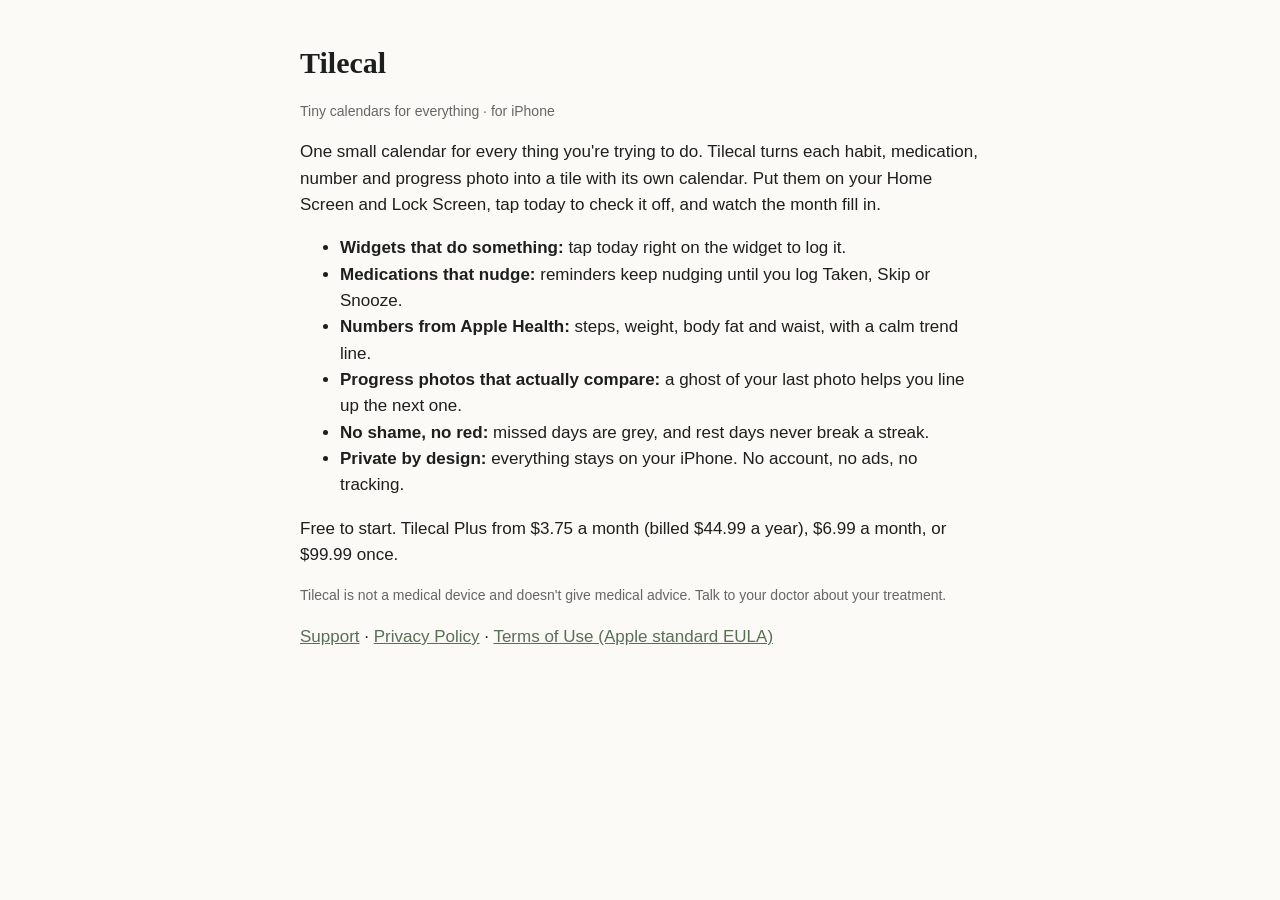
==== index.html @ e0120fbf "Tilecal privacy policy and support pages Co-Authored-By: Claude Opus 5.5 <noreply@anthropic.com>" ====
<!doctype html><html lang="en"><head><meta charset="utf-8"><meta name="viewport" content="width=device-width,initial-scale=1"><title>Tilecal: Habit, Pill &amp; Photo</title><link rel="stylesheet" href="style.css"></head><body>
<h1>Tilecal</h1><p class="muted">Tiny calendars for everything · for iPhone</p>
<p>One small calendar for every thing you're trying to do. Tilecal turns each habit, medication, number and progress photo into a tile with its own calendar. Put them on your Home Screen and Lock Screen, tap today to check it off, and watch the month fill in.</p>
<ul>
<li><b>Widgets that do something:</b> tap today right on the widget to log it.</li>
<li><b>Medications that nudge:</b> reminders keep nudging until you log Taken, Skip or Snooze.</li>
<li><b>Numbers from Apple Health:</b> steps, weight, body fat and waist, with a calm trend line.</li>
<li><b>Progress photos that actually compare:</b> a ghost of your last photo helps you line up the next one.</li>
<li><b>No shame, no red:</b> missed days are grey, and rest days never break a streak.</li>
<li><b>Private by design:</b> everything stays on your iPhone. No account, no ads, no tracking.</li>
</ul>
<p>Free to start. Tilecal Plus from $3.75 a month (billed $44.99 a year), $6.99 a month, or $99.99 once.</p>
<p class="muted">Tilecal is not a medical device and doesn't give medical advice. Talk to your doctor about your treatment.</p>
<p><a href="support.html">Support</a> · <a href="privacy.html">Privacy Policy</a> · <a href="https://www.apple.com/legal/internet-services/itunes/dev/stdeula/">Terms of Use (Apple standard EULA)</a></p></body></html>
---- style.css ----
body{font:17px/1.55 -apple-system,BlinkMacSystemFont,"SF Pro Text",Helvetica,Arial,sans-serif;max-width:680px;margin:40px auto;padding:0 20px;color:#1d1f1c;background:#fbfaf6}
h1{font-family:"New York",ui-serif,Georgia,serif;font-size:30px;margin-bottom:4px}h2{font-size:20px;margin-top:28px}a{color:#586E55}.muted{color:#666;font-size:14px}
@media (prefers-color-scheme:dark){body{background:#151614;color:#ecebe6}a{color:#B6C6B4}.muted{color:#9a9a96}}
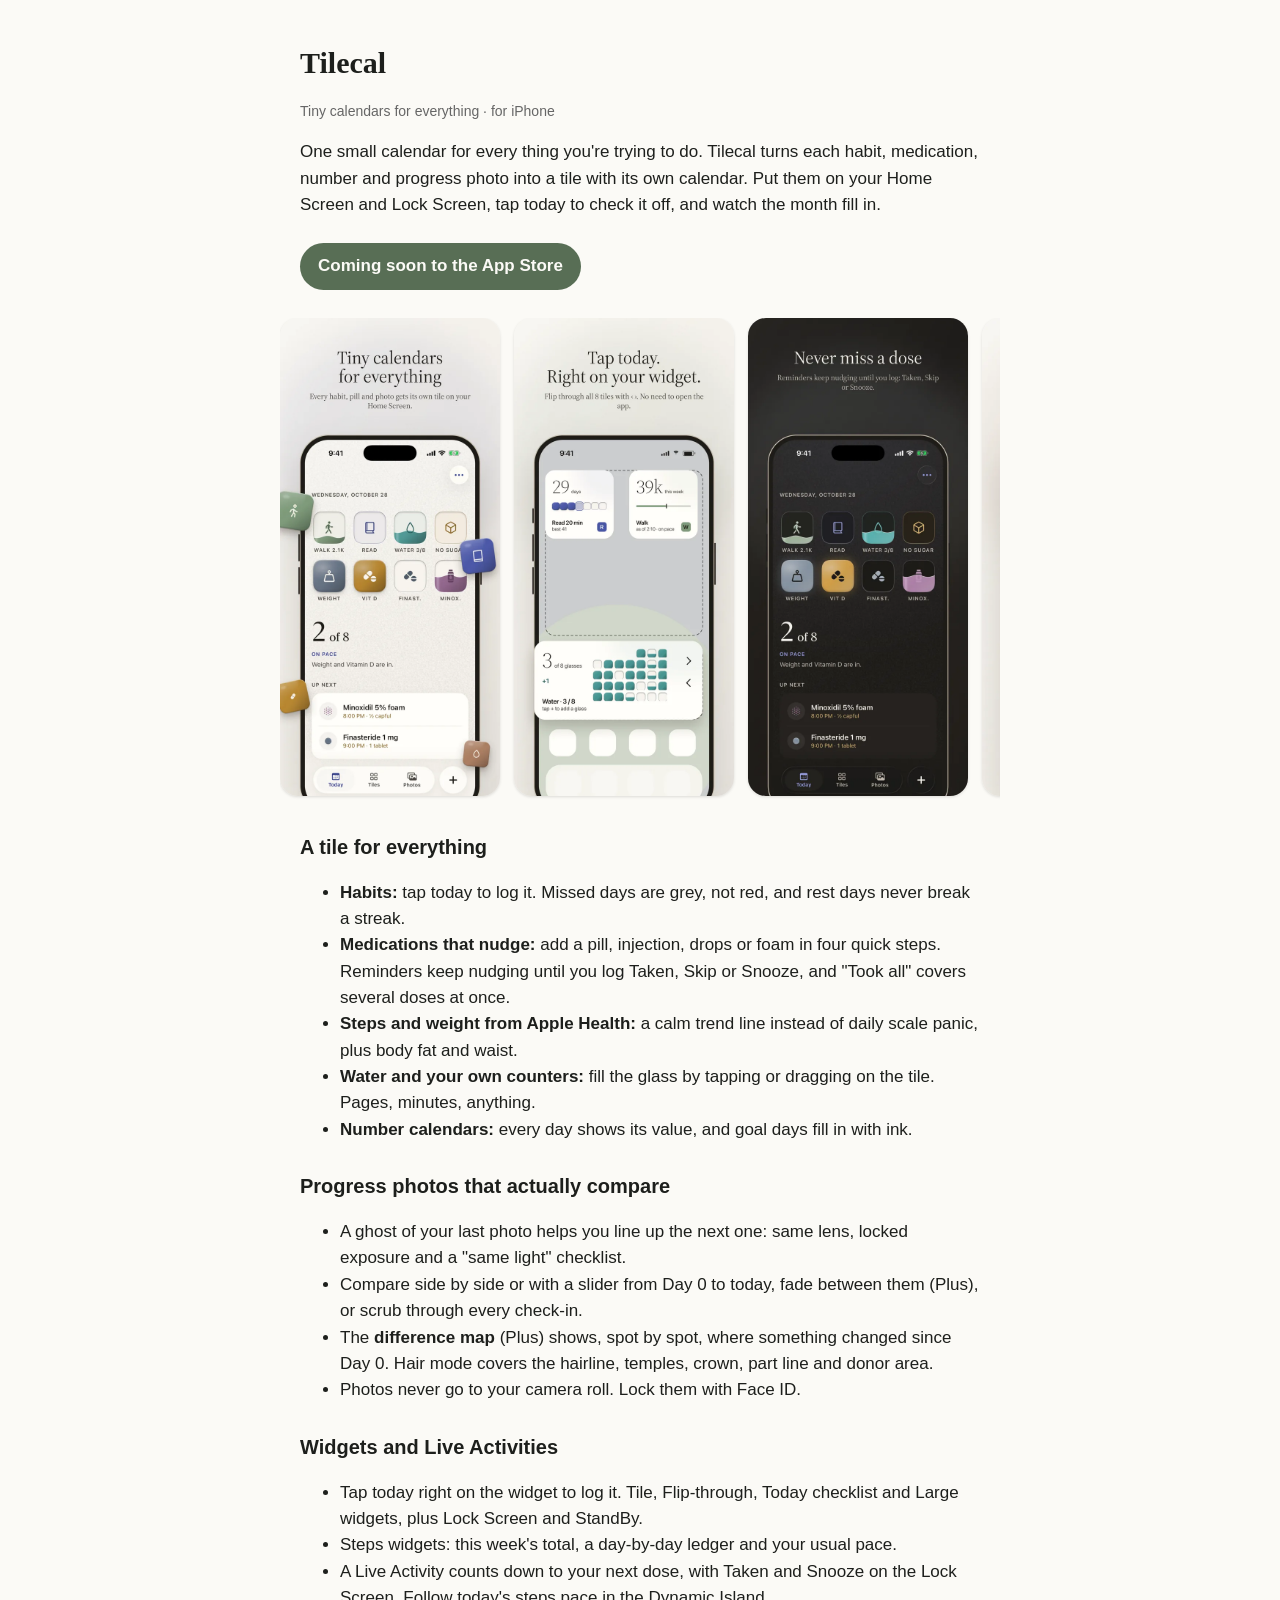
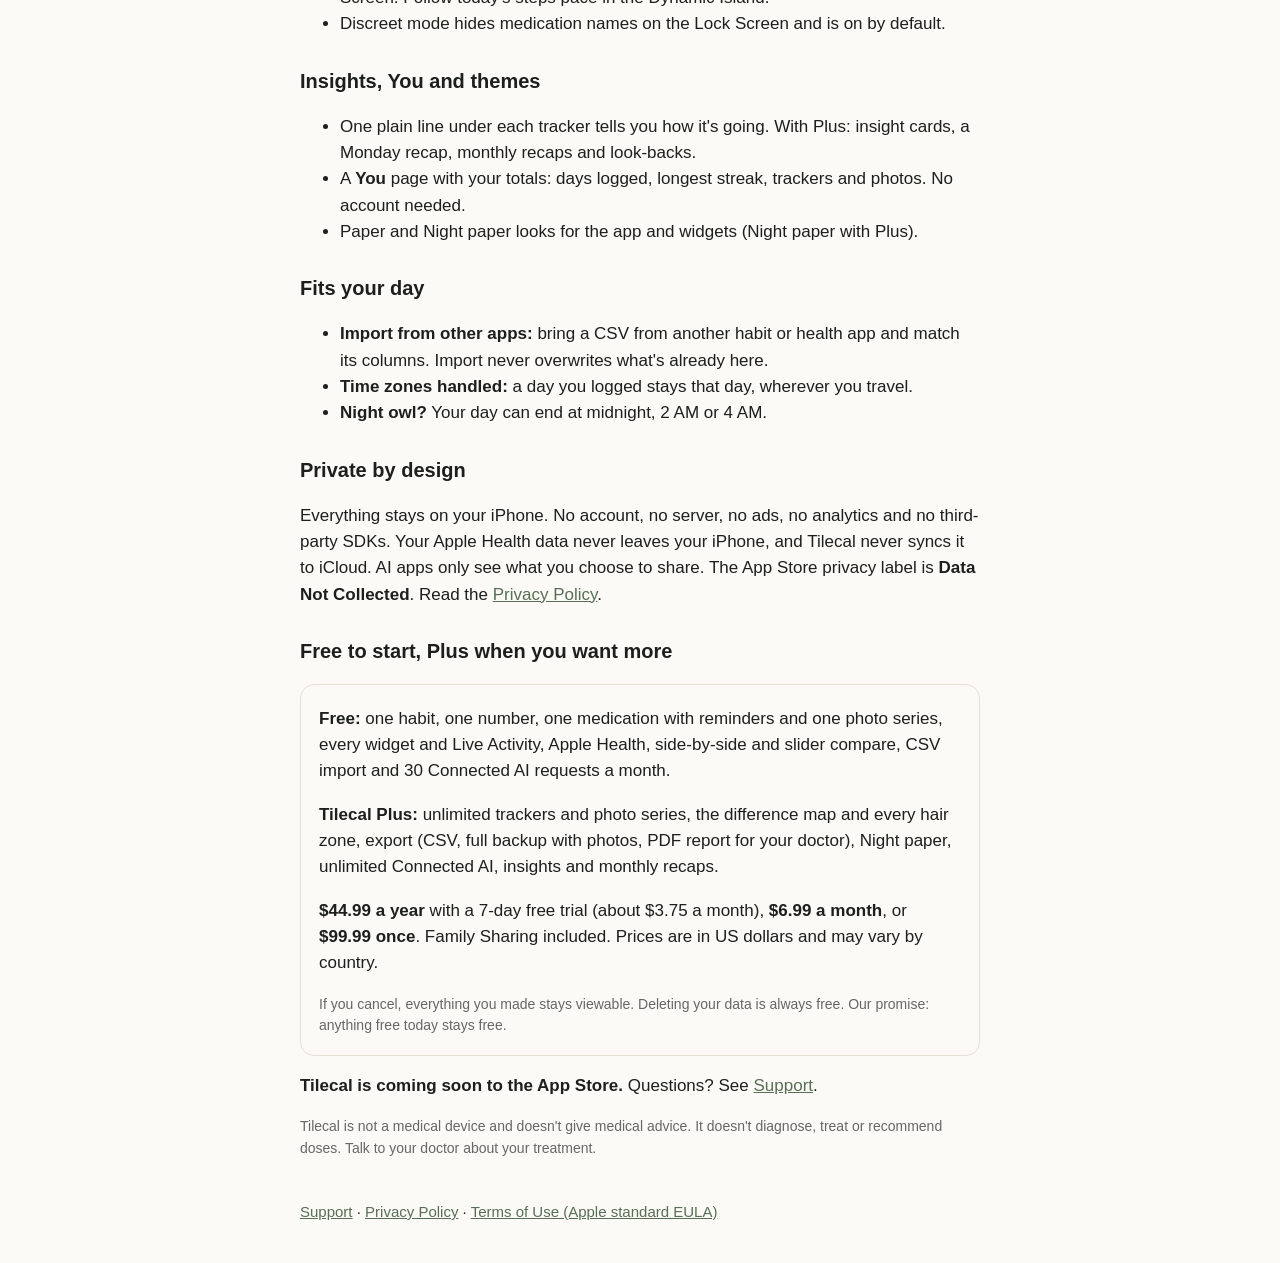
==== commit 7a6a1d95: "Launch-ready landing, support and privacy pages Landing: current features, App Store screenshots (60" ====
--- a/index.html
+++ b/index.html
@@ -1,14 +1,47 @@
-<!doctype html><html lang="en"><head><meta charset="utf-8"><meta name="viewport" content="width=device-width,initial-scale=1"><title>Tilecal: Habit, Pill &amp; Photo</title><link rel="stylesheet" href="style.css"></head><body>
+<!doctype html><html lang="en"><head><meta charset="utf-8"><meta name="viewport" content="width=device-width,initial-scale=1"><title>Tilecal: Habit, Pill &amp; Photo</title><meta name="description" content="Tiny calendars for everything. Habits, medications, steps, weight, water and progress photos, each with its own calendar. Private, on your iPhone."><link rel="stylesheet" href="style.css"></head><body>
 <h1>Tilecal</h1><p class="muted">Tiny calendars for everything · for iPhone</p>
 <p>One small calendar for every thing you're trying to do. Tilecal turns each habit, medication, number and progress photo into a tile with its own calendar. Put them on your Home Screen and Lock Screen, tap today to check it off, and watch the month fill in.</p>
-<ul>
-<li><b>Widgets that do something:</b> tap today right on the widget to log it.</li>
-<li><b>Medications that nudge:</b> reminders keep nudging until you log Taken, Skip or Snooze.</li>
-<li><b>Numbers from Apple Health:</b> steps, weight, body fat and waist, with a calm trend line.</li>
-<li><b>Progress photos that actually compare:</b> a ghost of your last photo helps you line up the next one.</li>
-<li><b>No shame, no red:</b> missed days are grey, and rest days never break a streak.</li>
-<li><b>Private by design:</b> everything stays on your iPhone. No account, no ads, no tracking.</li>
-</ul>
-<p>Free to start. Tilecal Plus from $3.75 a month (billed $44.99 a year), $6.99 a month, or $99.99 once.</p>
-<p class="muted">Tilecal is not a medical device and doesn't give medical advice. Talk to your doctor about your treatment.</p>
-<p><a href="support.html">Support</a> · <a href="privacy.html">Privacy Policy</a> · <a href="https://www.apple.com/legal/internet-services/itunes/dev/stdeula/">Terms of Use (Apple standard EULA)</a></p></body></html>
+<p><span class="cta">Coming soon to the App Store</span></p>
+<div class="shots" role="list" aria-label="Screenshots">
+<img role="listitem" src="img/as-01.webp" width="600" height="1304" loading="lazy" alt="Home Screen with Tilecal tile widgets: tiny calendars for everything">
+<img role="listitem" src="img/as-02.webp" width="600" height="1304" loading="lazy" alt="The Flip-through widget: tap today right on your widget">
+<img role="listitem" src="img/as-03.webp" width="600" height="1304" loading="lazy" alt="Today with dose cards and a reminder with Taken, Skip and Snooze">
+<img role="listitem" src="img/as-04.webp" width="600" height="1304" loading="lazy" alt="The camera with a ghost of the last photo to line up the next one">
+<img role="listitem" src="img/as-05.webp" width="600" height="1304" loading="lazy" alt="Compare slider from Day 0 to Day 120 with the change highlight">
+<img role="listitem" src="img/as-06.webp" width="600" height="1304" loading="lazy" alt="The Tiles page with the Tilecal Plus features: free to start, Plus from $3.75 a month">
+</div>
+<h2>A tile for everything</h2><ul>
+<li><b>Habits:</b> tap today to log it. Missed days are grey, not red, and rest days never break a streak.</li>
+<li><b>Medications that nudge:</b> add a pill, injection, drops or foam in four quick steps. Reminders keep nudging until you log Taken, Skip or Snooze, and "Took all" covers several doses at once.</li>
+<li><b>Steps and weight from Apple Health:</b> a calm trend line instead of daily scale panic, plus body fat and waist.</li>
+<li><b>Water and your own counters:</b> fill the glass by tapping or dragging on the tile. Pages, minutes, anything.</li>
+<li><b>Number calendars:</b> every day shows its value, and goal days fill in with ink.</li></ul>
+<h2>Progress photos that actually compare</h2><ul>
+<li>A ghost of your last photo helps you line up the next one: same lens, locked exposure and a "same light" checklist.</li>
+<li>Compare side by side or with a slider from Day 0 to today, fade between them (Plus), or scrub through every check-in.</li>
+<li>The <b>difference map</b> (Plus) shows, spot by spot, where something changed since Day 0. Hair mode covers the hairline, temples, crown, part line and donor area.</li>
+<li>Photos never go to your camera roll. Lock them with Face ID.</li></ul>
+<h2>Widgets and Live Activities</h2><ul>
+<li>Tap today right on the widget to log it. Tile, Flip-through, Today checklist and Large widgets, plus Lock Screen and StandBy.</li>
+<li>Steps widgets: this week's total, a day-by-day ledger and your usual pace.</li>
+<li>A Live Activity counts down to your next dose, with Taken and Snooze on the Lock Screen. Follow today's steps pace in the Dynamic Island.</li>
+<li>Discreet mode hides medication names on the Lock Screen and is on by default.</li></ul>
+<h2>Insights, You and themes</h2><ul>
+<li>One plain line under each tracker tells you how it's going. With Plus: insight cards, a Monday recap, monthly recaps and look-backs.</li>
+<li>A <b>You</b> page with your totals: days logged, longest streak, trackers and photos. No account needed.</li>
+<li>Paper and Night paper looks for the app and widgets (Night paper with Plus).</li></ul>
+<h2>Fits your day</h2><ul>
+<li><b>Import from other apps:</b> bring a CSV from another habit or health app and match its columns. Import never overwrites what's already here.</li>
+<li><b>Time zones handled:</b> a day you logged stays that day, wherever you travel.</li>
+<li><b>Night owl?</b> Your day can end at midnight, 2 AM or 4 AM.</li></ul>
+<h2>Private by design</h2><p>Everything stays on your iPhone. No account, no server, no ads, no analytics and no third-party SDKs. Your Apple Health data never leaves your iPhone, and Tilecal never syncs it to iCloud. AI apps only see what you choose to share. The App Store privacy label is <b>Data Not Collected</b>. Read the <a href="privacy.html">Privacy Policy</a>.</p>
+<h2 id="plus">Free to start, Plus when you want more</h2>
+<div class="plans">
+<p><b>Free:</b> one habit, one number, one medication with reminders and one photo series, every widget and Live Activity, Apple Health, side-by-side and slider compare, CSV import and 30 Connected AI requests a month.</p>
+<p><b>Tilecal Plus:</b> unlimited trackers and photo series, the difference map and every hair zone, export (CSV, full backup with photos, PDF report for your doctor), Night paper, unlimited Connected AI, insights and monthly recaps.</p>
+<p><b>$44.99 a year</b> with a 7-day free trial (about $3.75 a month), <b>$6.99 a month</b>, or <b>$99.99 once</b>. Family Sharing included. Prices are in US dollars and may vary by country.</p>
+<p class="muted">If you cancel, everything you made stays viewable. Deleting your data is always free. Our promise: anything free today stays free.</p>
+</div>
+<p><b>Tilecal is coming soon to the App Store.</b> Questions? See <a href="support.html">Support</a>.</p>
+<p class="muted">Tilecal is not a medical device and doesn't give medical advice. It doesn't diagnose, treat or recommend doses. Talk to your doctor about your treatment.</p>
+<footer><a href="support.html">Support</a> · <a href="privacy.html">Privacy Policy</a> · <a href="https://www.apple.com/legal/internet-services/itunes/dev/stdeula/">Terms of Use (Apple standard EULA)</a></footer></body></html>
--- a/style.css
+++ b/style.css
@@ -1,3 +1,7 @@
 body{font:17px/1.55 -apple-system,BlinkMacSystemFont,"SF Pro Text",Helvetica,Arial,sans-serif;max-width:680px;margin:40px auto;padding:0 20px;color:#1d1f1c;background:#fbfaf6}
 h1{font-family:"New York",ui-serif,Georgia,serif;font-size:30px;margin-bottom:4px}h2{font-size:20px;margin-top:28px}a{color:#586E55}.muted{color:#666;font-size:14px}
 @media (prefers-color-scheme:dark){body{background:#151614;color:#ecebe6}a{color:#B6C6B4}.muted{color:#9a9a96}}
+.shots{display:flex;gap:14px;overflow-x:auto;scroll-snap-type:x mandatory;margin:24px -20px;padding:0 20px 8px}.shots img{flex:0 0 auto;width:220px;height:auto;border-radius:18px;scroll-snap-align:start;box-shadow:0 1px 3px rgba(0,0,0,.12)}
+.cta{display:inline-block;margin:8px 0 4px;padding:10px 18px;border-radius:999px;background:#586E55;color:#fbfaf6;font-weight:600;text-decoration:none}.plans{border:1px solid #e3e0d6;border-radius:14px;padding:4px 18px;margin:16px 0}
+nav{font-size:15px;margin-bottom:24px}footer{margin-top:40px;font-size:15px}
+@media (prefers-color-scheme:dark){.cta{background:#B6C6B4;color:#151614}.plans{border-color:#33352f}}
